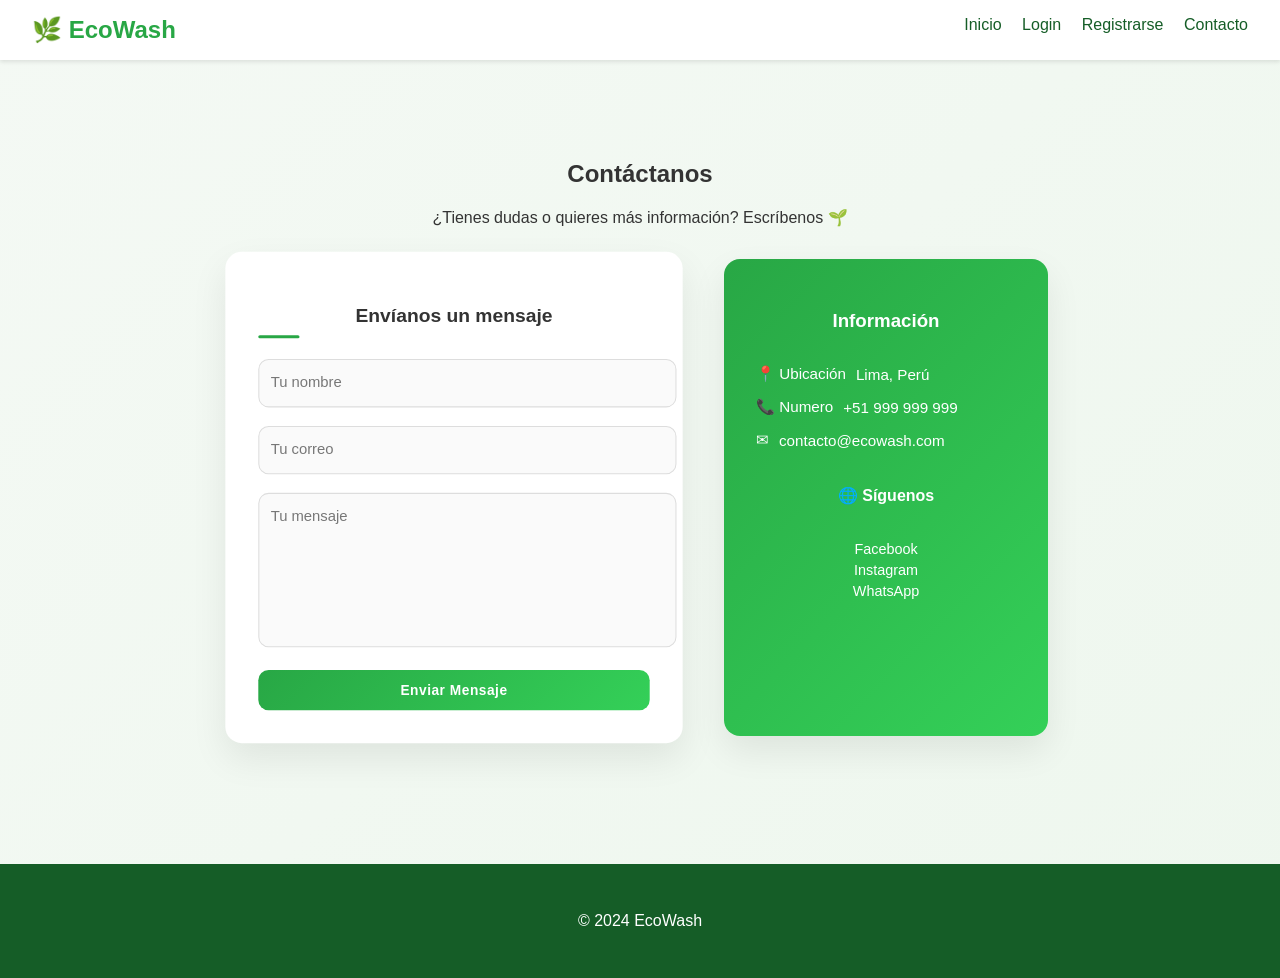
==== src/main/resources/templates/contacto.html @ cd41736c "Agregando la seccion contancto" ====
<!DOCTYPE html>
<html lang="es">
<head>
<meta charset="UTF-8">
<title>Contacto - EcoWash</title>

<style>
:root {
    --primary-color: #28a745;
    --secondary-color: #155d27;
    --text-color: #333;
}

/* BODY */
body {
    font-family: 'Segoe UI', Tahoma, Geneva, Verdana, sans-serif;
    margin: 0;
    color: var(--text-color);
    background: linear-gradient(135deg, #f4f9f4, #eef7ee);
}

/* HEADER */
header {
    background: white;
    padding: 1rem 2rem;
    display: flex;
    justify-content: space-between;
    box-shadow: 0 2px 4px rgba(0,0,0,0.1);
}

.logo {
    font-size: 1.5rem;
    font-weight: bold;
    color: var(--primary-color);
}

.nav-links a {
    text-decoration: none;
    color: var(--secondary-color);
    margin-left: 1rem;
    font-weight: 500;
}

/* SECTION */
.contact-section {
    padding: 5rem 2rem;
    text-align: center;
}

.contact-container {
    display: flex;
    justify-content: center;
    gap: 3rem;
    flex-wrap: wrap;
    margin-top: 2rem;
}

/* TARJETAS */
.contact-form,
.contact-info {
    padding: 2rem;
    border-radius: 16px;
    box-shadow: 0 15px 35px rgba(0,0,0,0.08);
}

/* FORMULARIO (PROTAGONISTA) */
.contact-form {
    background: white;
    width: 380px;
    transform: scale(1.03);
}

/* PANEL INFO (DIFERENTE) */
.contact-info {
    width: 260px;
    background: linear-gradient(135deg, #28a745, #34d058);
    color: white;
    display: flex;
    flex-direction: column;
    gap: 15px;
}

/* TITULO CON LINEA */
.contact-form h3 {
    margin-bottom: 20px;
    position: relative;
}

.contact-form h3::after {
    content: "";
    width: 40px;
    height: 3px;
    background: var(--primary-color);
    display: block;
    margin-top: 8px;
    border-radius: 2px;
}

/* INPUTS */
.input-group {
    position: relative;
    margin-bottom: 18px;
}

.input-group input,
.input-group textarea {
    width: 100%;
    padding: 14px 12px;
    border: 1.5px solid #ddd;
    border-radius: 10px;
    background: #fafafa;
    outline: none;
    font-size: 0.95rem;
    transition: 0.3s;
}

.input-group textarea {
    height: 120px;
    resize: none;
}

.input-group label {
    position: absolute;
    left: 12px;
    top: 14px;
    color: #777;
    font-size: 0.9rem;
    transition: 0.3s;
    pointer-events: none;
}

.input-group input:focus,
.input-group textarea:focus {
    border-color: var(--primary-color);
    background: white;
    box-shadow: 0 0 0 3px rgba(40,167,69,0.1);
}

.input-group input:focus + label,
.input-group input:valid + label,
.input-group textarea:focus + label,
.input-group textarea:valid + label {
    top: -8px;
    left: 10px;
    background: white;
    padding: 0 5px;
    font-size: 0.75rem;
    color: var(--primary-color);
}

/* BOTÓN */
.contact-form button {
    width: 100%;
    background: linear-gradient(135deg, #28a745, #34d058);
    color: white;
    border: none;
    padding: 12px;
    border-radius: 10px;
    font-weight: 600;
    letter-spacing: 0.5px;
    cursor: pointer;
    transition: 0.3s;
}

.contact-form button:hover {
    transform: translateY(-2px);
    box-shadow: 0 8px 15px rgba(0,0,0,0.1);
}

/* INFO ITEMS */
.contact-info h3,
.contact-info h4 {
    color: white;
}

.info-item {
    display: flex;
    align-items: center;
    gap: 10px;
    font-size: 0.95rem;
}

.contact-info p {
    margin: 0;
}

/* REDES */
.socials {
    display: flex;
    flex-direction: column;
    gap: 5px;
    font-size: 0.9rem;
}

/* MENSAJE */
.success-msg {
    color: var(--primary-color);
    font-size: 0.9rem;
    display: none;
    margin-top: 10px;
}

/* FOOTER */
footer {
    text-align: center;
    padding: 2rem;
    background: var(--secondary-color);
    color: white;
    margin-top: 3rem;
}
</style>
</head>

<body>

<header>
    <div class="logo">🌿 EcoWash</div>
    <nav class="nav-links">
        <a th:href="@{/}">Inicio</a>
        <a th:href="@{/login}">Login</a>
        <a th:href="@{/registro}">Registrarse</a>
        <a th:href="@{/contacto}">Contacto</a>
    </nav>
</header>

<section class="contact-section">
    <h1>Contáctanos</h1>
    <p>¿Tienes dudas o quieres más información? Escríbenos 🌱</p>

    <div class="contact-container">

        <!-- FORM -->
        <form class="contact-form" onsubmit="mostrarMensaje(event)">
            <h3>Envíanos un mensaje</h3>

            <div class="input-group">
                <input type="text" required>
                <label>Tu nombre</label>
            </div>

            <div class="input-group">
                <input type="email" required>
                <label>Tu correo</label>
            </div>

            <div class="input-group">
                <textarea required></textarea>
                <label>Tu mensaje</label>
            </div>

            <button type="submit">Enviar Mensaje</button>
            <p class="success-msg" id="msg">Mensaje enviado correctamente</p>
        </form>

        <!-- INFO -->
        <div class="contact-info">
            <h3>Información</h3>

            <div class="info-item">📍 Ubicación <span>Lima, Perú</span></div>
            <div class="info-item">📞 Numero <span>+51 999 999 999</span></div>
            <div class="info-item">✉ <span>contacto@ecowash.com</span></div>

            <h4>🌐 Síguenos</h4>
            <div class="socials">
                <span>Facebook</span>
                <span>Instagram</span>
                <span>WhatsApp</span>
            </div>
        </div>

    </div>
</section>

<footer>
    <p>&copy; 2024 EcoWash</p>
</footer>

<script>
function mostrarMensaje(e) {
    e.preventDefault();
    document.getElementById("msg").style.display = "block";
}
</script>

</body>
</html>
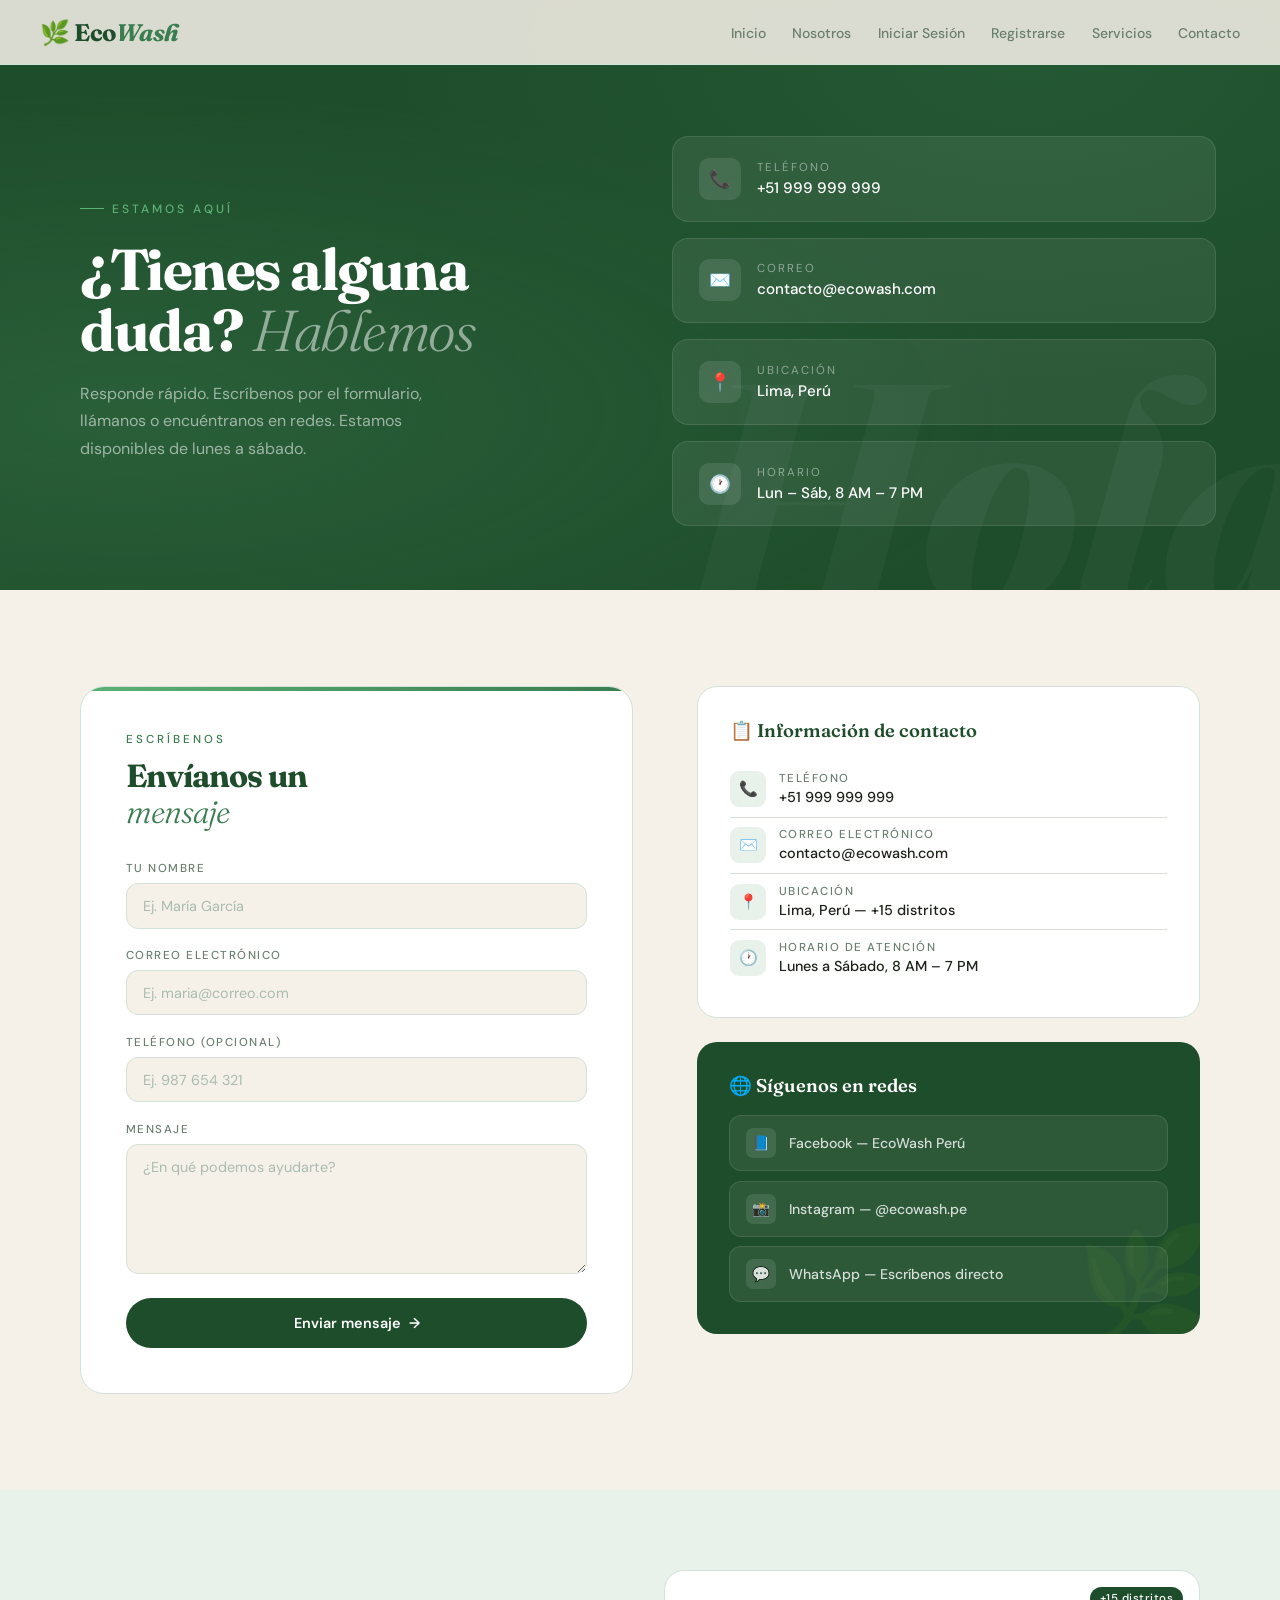
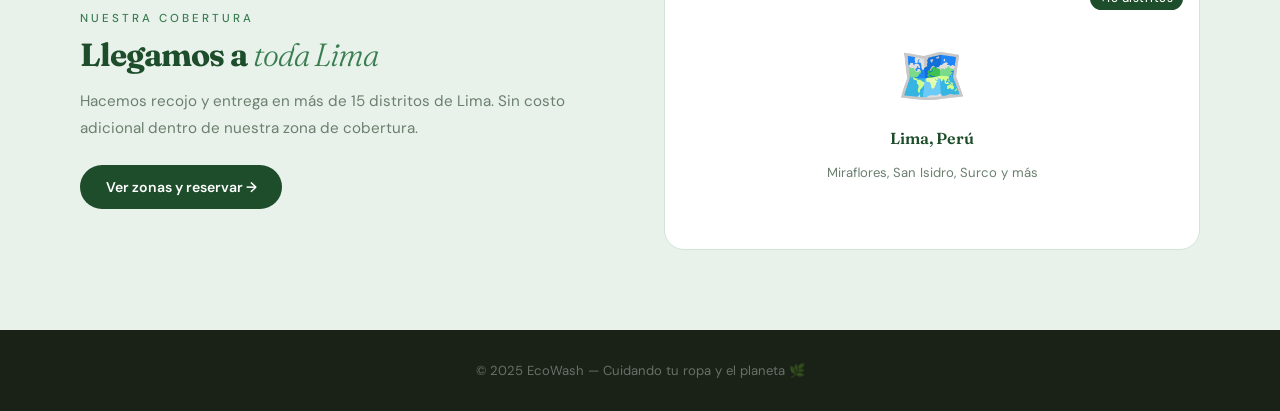
==== commit 8922e502: "Se agrego seccion servicios y nosotros, tambien se hizo cambios en el diseño de inicio y contacto" ====
--- a/src/main/resources/templates/contacto.html
+++ b/src/main/resources/templates/contacto.html
@@ -2,285 +2,554 @@
 <html lang="es">
 <head>
 <meta charset="UTF-8">
-<title>Contacto - EcoWash</title>
-
+<meta name="viewport" content="width=device-width, initial-scale=1.0">
+<title>Contacto — EcoWash</title>
+<link href="https://fonts.googleapis.com/css2?family=Fraunces:ital,opsz,wght@0,9..144,300;0,9..144,700;1,9..144,300;1,9..144,600&family=DM+Sans:wght@300;400;500&display=swap" rel="stylesheet">
 <style>
 :root {
-    --primary-color: #28a745;
-    --secondary-color: #155d27;
-    --text-color: #333;
-}
-
-/* BODY */
+  --ink:    #1a2218;
+  --forest: #1e4d2b;
+  --moss:   #3a7d50;
+  --leaf:   #5cb175;
+  --mist:   #e8f2eb;
+  --cream:  #f5f0e8;
+  --sand:   #ede8de;
+  --white:  #ffffff;
+  --muted:  #6b7f6e;
+  --border: #d4e3d8;
+}
+
+*, *::before, *::after { box-sizing: border-box; margin: 0; padding: 0; }
+html { scroll-behavior: smooth; }
 body {
-    font-family: 'Segoe UI', Tahoma, Geneva, Verdana, sans-serif;
-    margin: 0;
-    color: var(--text-color);
-    background: linear-gradient(135deg, #f4f9f4, #eef7ee);
-}
-
-/* HEADER */
+  font-family: 'DM Sans', sans-serif;
+  background: var(--cream);
+  color: var(--ink);
+  overflow-x: hidden;
+}
+
+/* ── HEADER ── */
 header {
-    background: white;
-    padding: 1rem 2rem;
-    display: flex;
-    justify-content: space-between;
-    box-shadow: 0 2px 4px rgba(0,0,0,0.1);
-}
-
+  position: fixed; top: 0; left: 0; right: 0; z-index: 100;
+  display: flex; justify-content: space-between; align-items: center;
+  padding: 1.1rem 2.5rem;
+  background: rgba(245,240,232,0.88);
+  backdrop-filter: blur(12px);
+  border-bottom: 1px solid var(--border);
+}
 .logo {
-    font-size: 1.5rem;
-    font-weight: bold;
-    color: var(--primary-color);
-}
-
-.nav-links a {
-    text-decoration: none;
-    color: var(--secondary-color);
-    margin-left: 1rem;
-    font-weight: 500;
-}
-
-/* SECTION */
+  font-family: 'Fraunces', serif;
+  font-size: 1.5rem; font-weight: 700;
+  color: var(--forest); letter-spacing: -0.5px;
+}
+.logo em { font-style: italic; color: var(--moss); }
+nav a {
+  margin-left: 1.4rem; text-decoration: none;
+  font-size: 0.875rem; font-weight: 500;
+  color: var(--muted); transition: color 0.2s;
+}
+nav a:hover { color: var(--forest); }
+
+/* ── HERO ── */
+.hero {
+  min-height: 52vh;
+  padding-top: 72px;
+  background: var(--forest);
+  position: relative; overflow: hidden;
+  display: grid;
+  grid-template-columns: 1fr 1fr;
+}
+.hero::before {
+  content: '';
+  position: absolute; inset: 0;
+  background:
+    radial-gradient(ellipse at 10% 70%, rgba(92,177,117,0.18) 0%, transparent 55%),
+    radial-gradient(ellipse at 80% 10%, rgba(58,125,80,0.22) 0%, transparent 45%);
+}
+.hero-watermark {
+  font-family: 'Fraunces', serif;
+  font-size: 20rem; font-weight: 700; font-style: italic;
+  color: rgba(255,255,255,0.03);
+  position: absolute; bottom: -4rem; right: -3rem;
+  line-height: 1; pointer-events: none; user-select: none;
+}
+.hero-left {
+  position: relative; z-index: 2;
+  display: flex; flex-direction: column; justify-content: center;
+  padding: 5rem 3.5rem 5rem 5rem;
+}
+.hero-eyebrow {
+  display: inline-flex; align-items: center; gap: 8px;
+  font-size: 0.75rem; font-weight: 500; letter-spacing: 3px;
+  text-transform: uppercase; color: var(--leaf);
+  margin-bottom: 1.4rem;
+  opacity: 0; animation: fadeUp 0.7s 0.1s forwards;
+}
+.hero-eyebrow::before {
+  content: ''; display: inline-block;
+  width: 24px; height: 1.5px; background: var(--leaf);
+}
+.hero-title {
+  font-family: 'Fraunces', serif;
+  font-size: clamp(2.8rem, 4.5vw, 4rem);
+  font-weight: 700; line-height: 1.06;
+  color: white; letter-spacing: -1.5px;
+  margin-bottom: 1.2rem;
+  opacity: 0; animation: fadeUp 0.7s 0.25s forwards;
+}
+.hero-title em { font-style: italic; font-weight: 300; color: rgba(255,255,255,0.5); }
+.hero-sub {
+  font-size: 1rem; color: rgba(255,255,255,0.55);
+  line-height: 1.7; max-width: 400px;
+  opacity: 0; animation: fadeUp 0.7s 0.4s forwards;
+}
+
+.hero-right {
+  position: relative; z-index: 2;
+  display: flex; flex-direction: column;
+  justify-content: center; gap: 1rem;
+  padding: 4rem 4rem 4rem 2rem;
+  opacity: 0; animation: fadeUp 0.7s 0.5s forwards;
+}
+
+.info-pill {
+  background: rgba(255,255,255,0.07);
+  border: 1px solid rgba(255,255,255,0.1);
+  border-radius: 16px; padding: 1.3rem 1.6rem;
+  display: flex; align-items: center; gap: 1rem;
+  transition: background 0.25s, transform 0.25s;
+}
+.info-pill:hover { background: rgba(255,255,255,0.12); transform: translateX(6px); }
+.info-pill-icon {
+  width: 42px; height: 42px; flex-shrink: 0;
+  background: rgba(255,255,255,0.1);
+  border-radius: 10px;
+  display: flex; align-items: center; justify-content: center;
+  font-size: 1.1rem;
+}
+.info-pill-label {
+  font-size: 0.72rem; letter-spacing: 2px; text-transform: uppercase;
+  color: rgba(255,255,255,0.45); margin-bottom: 3px;
+}
+.info-pill-val {
+  font-size: 0.95rem; font-weight: 500; color: white;
+}
+
+/* ── CONTACT SECTION ── */
 .contact-section {
-    padding: 5rem 2rem;
-    text-align: center;
-}
-
-.contact-container {
-    display: flex;
-    justify-content: center;
-    gap: 3rem;
-    flex-wrap: wrap;
-    margin-top: 2rem;
-}
-
-/* TARJETAS */
-.contact-form,
-.contact-info {
-    padding: 2rem;
-    border-radius: 16px;
-    box-shadow: 0 15px 35px rgba(0,0,0,0.08);
-}
-
-/* FORMULARIO (PROTAGONISTA) */
-.contact-form {
-    background: white;
-    width: 380px;
-    transform: scale(1.03);
-}
-
-/* PANEL INFO (DIFERENTE) */
-.contact-info {
-    width: 260px;
-    background: linear-gradient(135deg, #28a745, #34d058);
-    color: white;
-    display: flex;
-    flex-direction: column;
-    gap: 15px;
-}
-
-/* TITULO CON LINEA */
-.contact-form h3 {
-    margin-bottom: 20px;
-    position: relative;
-}
-
-.contact-form h3::after {
-    content: "";
-    width: 40px;
-    height: 3px;
-    background: var(--primary-color);
-    display: block;
-    margin-top: 8px;
-    border-radius: 2px;
-}
-
-/* INPUTS */
-.input-group {
-    position: relative;
-    margin-bottom: 18px;
-}
-
-.input-group input,
-.input-group textarea {
-    width: 100%;
-    padding: 14px 12px;
-    border: 1.5px solid #ddd;
-    border-radius: 10px;
-    background: #fafafa;
-    outline: none;
-    font-size: 0.95rem;
-    transition: 0.3s;
-}
-
-.input-group textarea {
-    height: 120px;
-    resize: none;
-}
-
-.input-group label {
-    position: absolute;
-    left: 12px;
-    top: 14px;
-    color: #777;
-    font-size: 0.9rem;
-    transition: 0.3s;
-    pointer-events: none;
-}
-
-.input-group input:focus,
-.input-group textarea:focus {
-    border-color: var(--primary-color);
-    background: white;
-    box-shadow: 0 0 0 3px rgba(40,167,69,0.1);
-}
-
-.input-group input:focus + label,
-.input-group input:valid + label,
-.input-group textarea:focus + label,
-.input-group textarea:valid + label {
-    top: -8px;
-    left: 10px;
-    background: white;
-    padding: 0 5px;
-    font-size: 0.75rem;
-    color: var(--primary-color);
-}
-
-/* BOTÓN */
-.contact-form button {
-    width: 100%;
-    background: linear-gradient(135deg, #28a745, #34d058);
-    color: white;
-    border: none;
-    padding: 12px;
-    border-radius: 10px;
-    font-weight: 600;
-    letter-spacing: 0.5px;
-    cursor: pointer;
-    transition: 0.3s;
-}
-
-.contact-form button:hover {
-    transform: translateY(-2px);
-    box-shadow: 0 8px 15px rgba(0,0,0,0.1);
-}
-
-/* INFO ITEMS */
-.contact-info h3,
-.contact-info h4 {
-    color: white;
+  padding: 6rem 5rem;
+  display: grid;
+  grid-template-columns: 1.1fr 1fr;
+  gap: 4rem;
+  align-items: start;
+}
+
+/* FORM CARD */
+.form-card {
+  background: var(--white);
+  border: 1px solid var(--border);
+  border-radius: 24px;
+  padding: 2.8rem;
+  position: relative; overflow: hidden;
+}
+.form-card::before {
+  content: '';
+  position: absolute; top: 0; left: 0; right: 0;
+  height: 4px;
+  background: linear-gradient(90deg, var(--leaf), var(--moss));
+}
+
+.section-label {
+  font-size: 0.72rem; font-weight: 500; letter-spacing: 3px;
+  text-transform: uppercase; color: var(--moss);
+  margin-bottom: 0.7rem;
+}
+.section-title {
+  font-family: 'Fraunces', serif;
+  font-size: clamp(1.6rem, 2.5vw, 2.2rem);
+  font-weight: 700; color: var(--forest);
+  letter-spacing: -1px; line-height: 1.1;
+  margin-bottom: 2rem;
+}
+.section-title em { font-style: italic; font-weight: 300; color: var(--moss); }
+
+/* FIELDS */
+.field { margin-bottom: 1.2rem; }
+.field label {
+  display: block; font-size: 0.72rem; font-weight: 500;
+  color: var(--muted); margin-bottom: 0.45rem;
+  letter-spacing: 1.5px; text-transform: uppercase;
+}
+.field input, .field textarea {
+  width: 100%; padding: 0.8rem 1rem;
+  border: 1.5px solid var(--border);
+  border-radius: 12px;
+  font-family: 'DM Sans', sans-serif; font-size: 0.9rem;
+  color: var(--ink); background: var(--cream); outline: none;
+  transition: border-color 0.2s, background 0.2s;
+}
+.field input:focus, .field textarea:focus {
+  border-color: var(--moss); background: var(--white);
+}
+.field input::placeholder, .field textarea::placeholder { color: #aabcb0; }
+.field textarea { resize: vertical; min-height: 130px; }
+
+.btn-enviar {
+  width: 100%; background: var(--forest); color: white;
+  border: none; padding: 1rem 1.5rem; border-radius: 50px;
+  font-size: 0.9rem; font-weight: 600;
+  font-family: 'DM Sans', sans-serif; cursor: pointer;
+  display: flex; align-items: center; justify-content: center; gap: 0.5rem;
+  transition: background 0.2s, transform 0.2s;
+  margin-top: 0.5rem;
+}
+.btn-enviar:hover { background: var(--moss); transform: translateY(-2px); }
+
+.success-msg {
+  display: none;
+  margin-top: 1rem;
+  padding: 0.9rem 1.2rem;
+  background: var(--mist);
+  border: 1px solid var(--border);
+  border-radius: 12px;
+  font-size: 0.88rem; color: var(--forest);
+  text-align: center;
+}
+
+/* INFO LATERAL */
+.info-aside { display: flex; flex-direction: column; gap: 1.5rem; }
+
+.info-block {
+  background: var(--white);
+  border: 1px solid var(--border);
+  border-radius: 20px; padding: 2rem;
+  transition: transform 0.25s, box-shadow 0.25s;
+}
+.info-block:hover { transform: translateY(-4px); box-shadow: 0 12px 40px rgba(30,77,43,0.1); }
+
+.info-block-title {
+  font-family: 'Fraunces', serif;
+  font-size: 1.15rem; font-weight: 600;
+  color: var(--forest); margin-bottom: 1.2rem;
 }
 
 .info-item {
-    display: flex;
-    align-items: center;
-    gap: 10px;
-    font-size: 0.95rem;
-}
-
-.contact-info p {
-    margin: 0;
-}
-
-/* REDES */
-.socials {
-    display: flex;
-    flex-direction: column;
-    gap: 5px;
-    font-size: 0.9rem;
-}
-
-/* MENSAJE */
-.success-msg {
-    color: var(--primary-color);
-    font-size: 0.9rem;
-    display: none;
-    margin-top: 10px;
+  display: flex; align-items: flex-start; gap: 0.8rem;
+  padding: 0.6rem 0; border-bottom: 1px solid var(--border);
+}
+.info-item:last-child { border-bottom: none; }
+.info-icon {
+  width: 36px; height: 36px; flex-shrink: 0;
+  background: var(--mist); border-radius: 9px;
+  display: flex; align-items: center; justify-content: center;
+  font-size: 0.95rem;
+}
+.info-text-label {
+  font-size: 0.72rem; font-weight: 500; letter-spacing: 1.5px;
+  text-transform: uppercase; color: var(--muted); margin-bottom: 2px;
+}
+.info-text-val { font-size: 0.9rem; font-weight: 500; color: var(--ink); }
+
+/* REDES SOCIALES */
+.social-block {
+  background: var(--forest);
+  border-radius: 20px; padding: 2rem;
+  position: relative; overflow: hidden;
+}
+.social-block::before {
+  content: '🌿';
+  font-size: 7rem; position: absolute;
+  bottom: -1.5rem; right: -1rem; opacity: 0.1;
+  pointer-events: none;
+}
+.social-block-title {
+  font-family: 'Fraunces', serif;
+  font-size: 1.15rem; font-weight: 600;
+  color: white; margin-bottom: 1.1rem;
+}
+.social-links { display: flex; flex-direction: column; gap: 0.6rem; }
+.social-link {
+  display: flex; align-items: center; gap: 0.8rem;
+  background: rgba(255,255,255,0.07);
+  border: 1px solid rgba(255,255,255,0.1);
+  border-radius: 12px; padding: 0.75rem 1rem;
+  text-decoration: none; color: rgba(255,255,255,0.8);
+  font-size: 0.88rem; font-weight: 500;
+  transition: background 0.2s, transform 0.2s;
+}
+.social-link:hover { background: rgba(255,255,255,0.14); transform: translateX(4px); }
+.social-link-icon {
+  width: 30px; height: 30px; border-radius: 7px;
+  background: rgba(255,255,255,0.1);
+  display: flex; align-items: center; justify-content: center;
+  font-size: 0.9rem; flex-shrink: 0;
+}
+
+/* MAPA / STRIP FINAL */
+.map-strip {
+  background: var(--mist);
+  padding: 5rem;
+  display: grid;
+  grid-template-columns: 1fr 1fr;
+  gap: 3rem; align-items: center;
+}
+.map-strip-text .section-label { margin-bottom: 0.7rem; }
+.map-strip-text .section-title { margin-bottom: 1rem; }
+.map-strip-body {
+  font-size: 0.95rem; line-height: 1.75; color: var(--muted);
+  margin-bottom: 1.5rem;
+}
+.map-link {
+  display: inline-flex; align-items: center; gap: 0.5rem;
+  background: var(--forest); color: white;
+  padding: 0.8rem 1.6rem; border-radius: 50px;
+  text-decoration: none; font-size: 0.88rem; font-weight: 600;
+  transition: background 0.2s, transform 0.2s;
+}
+.map-link:hover { background: var(--moss); transform: translateY(-2px); }
+
+.map-visual {
+  background: var(--white);
+  border: 1px solid var(--border);
+  border-radius: 20px; overflow: hidden;
+  height: 280px;
+  display: flex; align-items: center; justify-content: center;
+  flex-direction: column; gap: 1rem;
+  color: var(--muted); font-size: 0.9rem;
+  position: relative;
+}
+.map-placeholder-icon { font-size: 3.5rem; }
+.map-placeholder-text {
+  font-family: 'Fraunces', serif;
+  font-size: 1rem; font-weight: 600; color: var(--forest);
+}
+.map-placeholder-sub { font-size: 0.82rem; color: var(--muted); }
+.map-badge {
+  position: absolute; top: 1rem; right: 1rem;
+  background: var(--forest); color: white;
+  font-size: 0.72rem; font-weight: 500;
+  padding: 4px 10px; border-radius: 20px;
+  letter-spacing: 0.5px;
 }
 
 /* FOOTER */
 footer {
-    text-align: center;
-    padding: 2rem;
-    background: var(--secondary-color);
-    color: white;
-    margin-top: 3rem;
+  text-align: center; padding: 2rem;
+  background: var(--ink); color: rgba(255,255,255,0.35);
+  font-size: 0.82rem;
+}
+
+/* ANIMATIONS */
+@keyframes fadeUp {
+  from { opacity: 0; transform: translateY(20px); }
+  to   { opacity: 1; transform: translateY(0); }
+}
+.reveal {
+  opacity: 0; transform: translateY(28px);
+  transition: opacity 0.65s ease, transform 0.65s ease;
+}
+.reveal.visible { opacity: 1; transform: translateY(0); }
+.reveal-delay-1 { transition-delay: 0.1s; }
+.reveal-delay-2 { transition-delay: 0.2s; }
+.reveal-delay-3 { transition-delay: 0.3s; }
+
+/* RESPONSIVE */
+@media (max-width: 900px) {
+  .hero { grid-template-columns: 1fr; min-height: auto; }
+  .hero-left { padding: 3.5rem 1.5rem; }
+  .hero-right { display: none; }
+  .contact-section { grid-template-columns: 1fr; padding: 3rem 1.5rem; gap: 2rem; }
+  .map-strip { grid-template-columns: 1fr; padding: 3rem 1.5rem; }
+  header { padding: 1rem 1.2rem; }
+  nav a { margin-left: 0.8rem; font-size: 0.78rem; }
 }
 </style>
 </head>
-
 <body>
 
+<!-- HEADER -->
 <header>
-    <div class="logo">🌿 EcoWash</div>
-    <nav class="nav-links">
-        <a th:href="@{/}">Inicio</a>
-        <a th:href="@{/login}">Login</a>
-        <a th:href="@{/registro}">Registrarse</a>
-        <a th:href="@{/contacto}">Contacto</a>
-    </nav>
+  <div class="logo">🌿 Eco<em>Wash</em></div>
+  <nav>
+    <a th:href="@{/}">Inicio</a>
+    <a th:href="@{/nosotros}">Nosotros</a>
+    <a th:href="@{/login}">Iniciar Sesión</a>
+    <a th:href="@{/registro}">Registrarse</a>
+    <a th:href="@{/servicios}">Servicios</a>
+    <a th:href="@{/contacto}">Contacto</a>
+  </nav>
 </header>
 
+<!-- HERO -->
+<section class="hero">
+  <div class="hero-watermark">Hola</div>
+
+  <div class="hero-left">
+    <span class="hero-eyebrow">Estamos aquí</span>
+    <h1 class="hero-title">¿Tienes alguna<br>duda? <em>Hablemos</em></h1>
+    <p class="hero-sub">Responde rápido. Escríbenos por el formulario, llámanos o encuéntranos en redes. Estamos disponibles de lunes a sábado.</p>
+  </div>
+
+  <div class="hero-right">
+    <div class="info-pill">
+      <div class="info-pill-icon">📞</div>
+      <div>
+        <div class="info-pill-label">Teléfono</div>
+        <div class="info-pill-val">+51 999 999 999</div>
+      </div>
+    </div>
+    <div class="info-pill">
+      <div class="info-pill-icon">✉️</div>
+      <div>
+        <div class="info-pill-label">Correo</div>
+        <div class="info-pill-val">contacto@ecowash.com</div>
+      </div>
+    </div>
+    <div class="info-pill">
+      <div class="info-pill-icon">📍</div>
+      <div>
+        <div class="info-pill-label">Ubicación</div>
+        <div class="info-pill-val">Lima, Perú</div>
+      </div>
+    </div>
+    <div class="info-pill">
+      <div class="info-pill-icon">🕐</div>
+      <div>
+        <div class="info-pill-label">Horario</div>
+        <div class="info-pill-val">Lun – Sáb, 8 AM – 7 PM</div>
+      </div>
+    </div>
+  </div>
+</section>
+
+<!-- CONTACTO PRINCIPAL -->
 <section class="contact-section">
-    <h1>Contáctanos</h1>
-    <p>¿Tienes dudas o quieres más información? Escríbenos 🌱</p>
-
-    <div class="contact-container">
-
-        <!-- FORM -->
-        <form class="contact-form" onsubmit="mostrarMensaje(event)">
-            <h3>Envíanos un mensaje</h3>
-
-            <div class="input-group">
-                <input type="text" required>
-                <label>Tu nombre</label>
-            </div>
-
-            <div class="input-group">
-                <input type="email" required>
-                <label>Tu correo</label>
-            </div>
-
-            <div class="input-group">
-                <textarea required></textarea>
-                <label>Tu mensaje</label>
-            </div>
-
-            <button type="submit">Enviar Mensaje</button>
-            <p class="success-msg" id="msg">Mensaje enviado correctamente</p>
-        </form>
-
-        <!-- INFO -->
-        <div class="contact-info">
-            <h3>Información</h3>
-
-            <div class="info-item">📍 Ubicación <span>Lima, Perú</span></div>
-            <div class="info-item">📞 Numero <span>+51 999 999 999</span></div>
-            <div class="info-item">✉ <span>contacto@ecowash.com</span></div>
-
-            <h4>🌐 Síguenos</h4>
-            <div class="socials">
-                <span>Facebook</span>
-                <span>Instagram</span>
-                <span>WhatsApp</span>
-            </div>
+
+  <!-- FORMULARIO -->
+  <div class="form-card reveal">
+    <p class="section-label">Escríbenos</p>
+    <h2 class="section-title">Envíanos un<br><em>mensaje</em></h2>
+
+    <form onsubmit="enviarForm(event)">
+      <div class="field">
+        <label>Tu nombre</label>
+        <input type="text" placeholder="Ej. María García" required>
+      </div>
+      <div class="field">
+        <label>Correo electrónico</label>
+        <input type="email" placeholder="Ej. maria@correo.com" required>
+      </div>
+      <div class="field">
+        <label>Teléfono (opcional)</label>
+        <input type="tel" placeholder="Ej. 987 654 321">
+      </div>
+      <div class="field">
+        <label>Mensaje</label>
+        <textarea placeholder="¿En qué podemos ayudarte?" required></textarea>
+      </div>
+      <button type="submit" class="btn-enviar">
+        Enviar mensaje <span>→</span>
+      </button>
+      <div class="success-msg" id="successMsg">
+        ✅ ¡Mensaje enviado! Te respondemos en menos de 24 horas.
+      </div>
+    </form>
+  </div>
+
+  <!-- INFO LATERAL -->
+  <div class="info-aside">
+
+    <div class="info-block reveal reveal-delay-1">
+      <div class="info-block-title">📋 Información de contacto</div>
+      <div class="info-item">
+        <div class="info-icon">📞</div>
+        <div>
+          <div class="info-text-label">Teléfono</div>
+          <div class="info-text-val">+51 999 999 999</div>
         </div>
-
+      </div>
+      <div class="info-item">
+        <div class="info-icon">✉️</div>
+        <div>
+          <div class="info-text-label">Correo electrónico</div>
+          <div class="info-text-val">contacto@ecowash.com</div>
+        </div>
+      </div>
+      <div class="info-item">
+        <div class="info-icon">📍</div>
+        <div>
+          <div class="info-text-label">Ubicación</div>
+          <div class="info-text-val">Lima, Perú — +15 distritos</div>
+        </div>
+      </div>
+      <div class="info-item">
+        <div class="info-icon">🕐</div>
+        <div>
+          <div class="info-text-label">Horario de atención</div>
+          <div class="info-text-val">Lunes a Sábado, 8 AM – 7 PM</div>
+        </div>
+      </div>
     </div>
+
+    <div class="social-block reveal reveal-delay-2">
+      <div class="social-block-title">🌐 Síguenos en redes</div>
+      <div class="social-links">
+        <a href="#" class="social-link">
+          <div class="social-link-icon">📘</div>
+          Facebook — EcoWash Perú
+        </a>
+        <a href="#" class="social-link">
+          <div class="social-link-icon">📸</div>
+          Instagram — @ecowash.pe
+        </a>
+        <a href="#" class="social-link">
+          <div class="social-link-icon">💬</div>
+          WhatsApp — Escríbenos directo
+        </a>
+      </div>
+    </div>
+
+  </div>
 </section>
 
+<!-- STRIP CON MAPA -->
+<section class="map-strip">
+  <div class="map-strip-text reveal">
+    <p class="section-label">Nuestra cobertura</p>
+    <h2 class="section-title">Llegamos a <em>toda Lima</em></h2>
+    <p class="map-strip-body">
+      Hacemos recojo y entrega en más de 15 distritos de Lima. 
+      Sin costo adicional dentro de nuestra zona de cobertura.
+    </p>
+    <a href="/servicios" class="map-link">Ver zonas y reservar →</a>
+  </div>
+
+  <div class="map-visual reveal reveal-delay-1">
+    <div class="map-badge">+15 distritos</div>
+    <div class="map-placeholder-icon">🗺️</div>
+    <div class="map-placeholder-text">Lima, Perú</div>
+    <div class="map-placeholder-sub">Miraflores, San Isidro, Surco y más</div>
+  </div>
+</section>
+
+<!-- FOOTER -->
 <footer>
-    <p>&copy; 2024 EcoWash</p>
+  <p>&copy; 2025 EcoWash — Cuidando tu ropa y el planeta 🌿</p>
 </footer>
 
 <script>
-function mostrarMensaje(e) {
-    e.preventDefault();
-    document.getElementById("msg").style.display = "block";
-}
+function enviarForm(e) {
+  e.preventDefault();
+  document.getElementById('successMsg').style.display = 'block';
+  e.target.reset();
+}
+
+const observer = new IntersectionObserver((entries) => {
+  entries.forEach(e => {
+    if (e.isIntersecting) { e.target.classList.add('visible'); observer.unobserve(e.target); }
+  });
+}, { threshold: 0.12 });
+document.querySelectorAll('.reveal').forEach(el => observer.observe(el));
 </script>
-
 </body>
 </html>
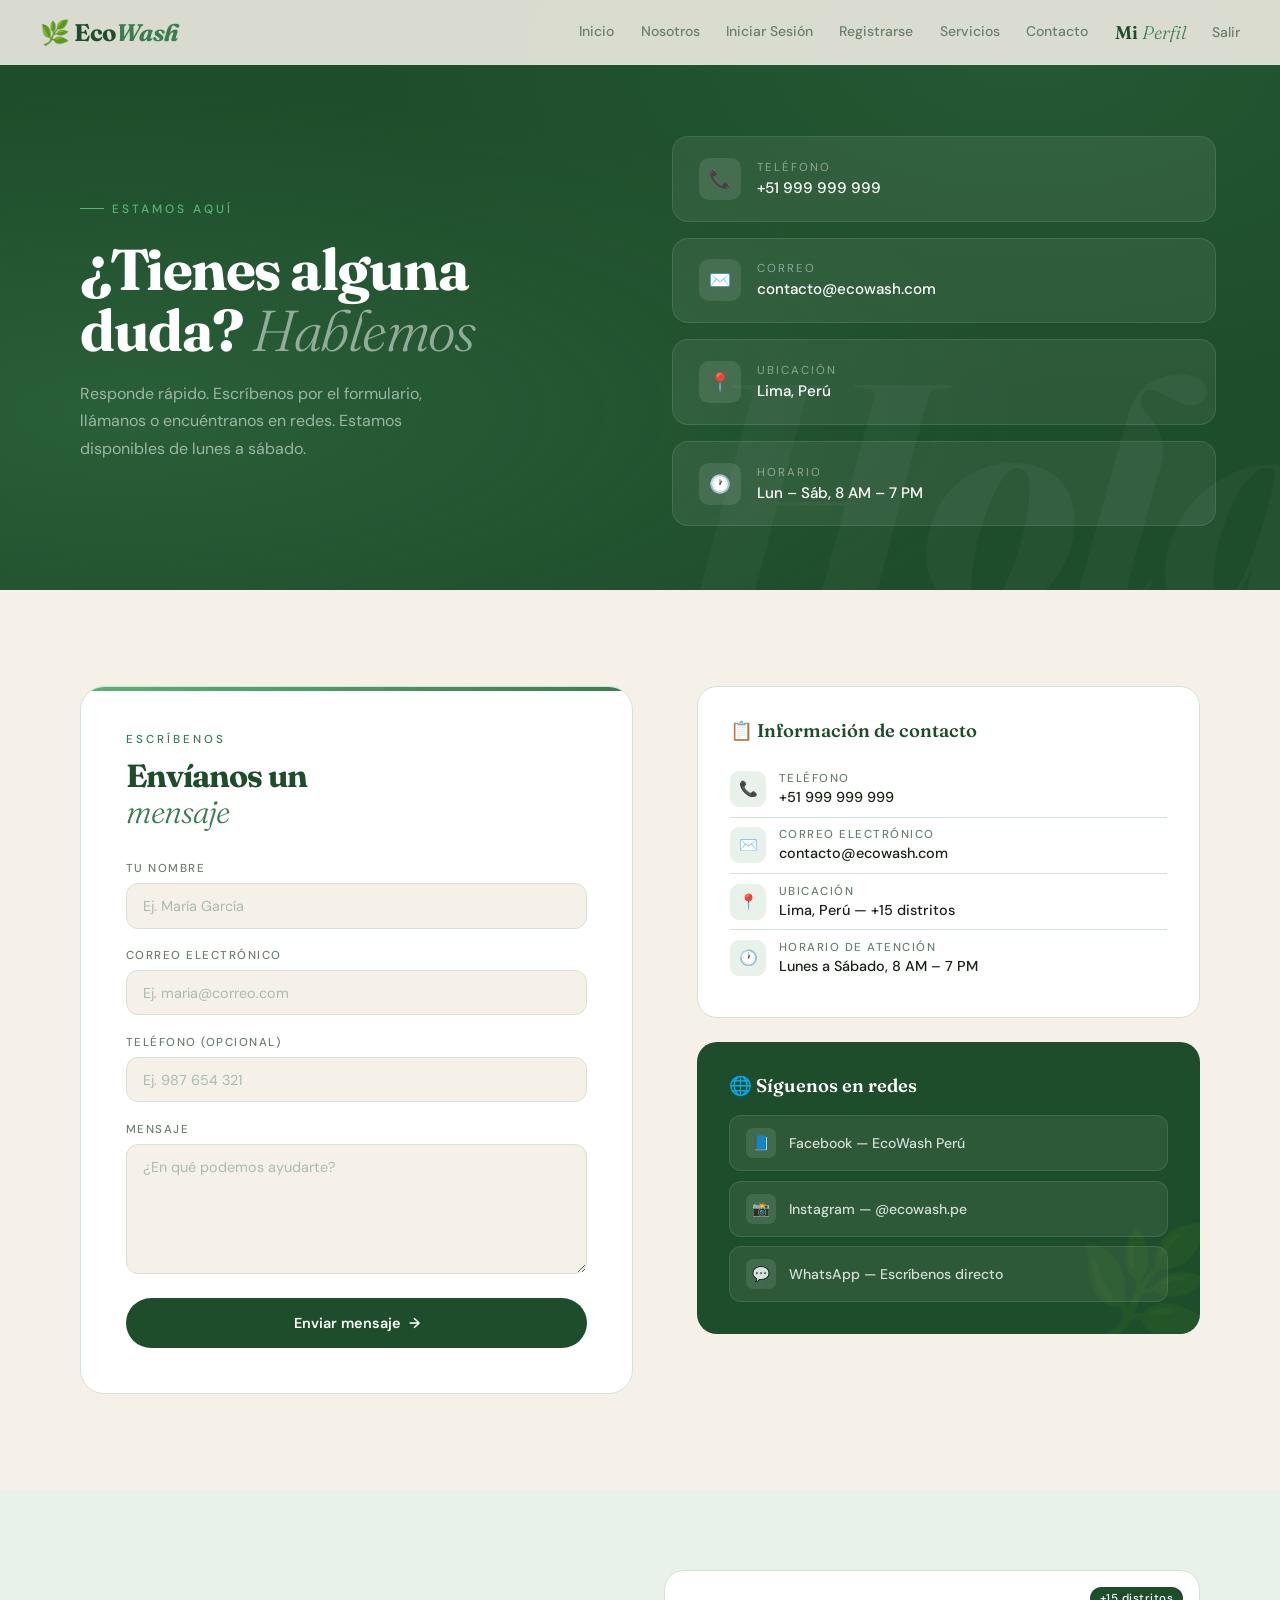
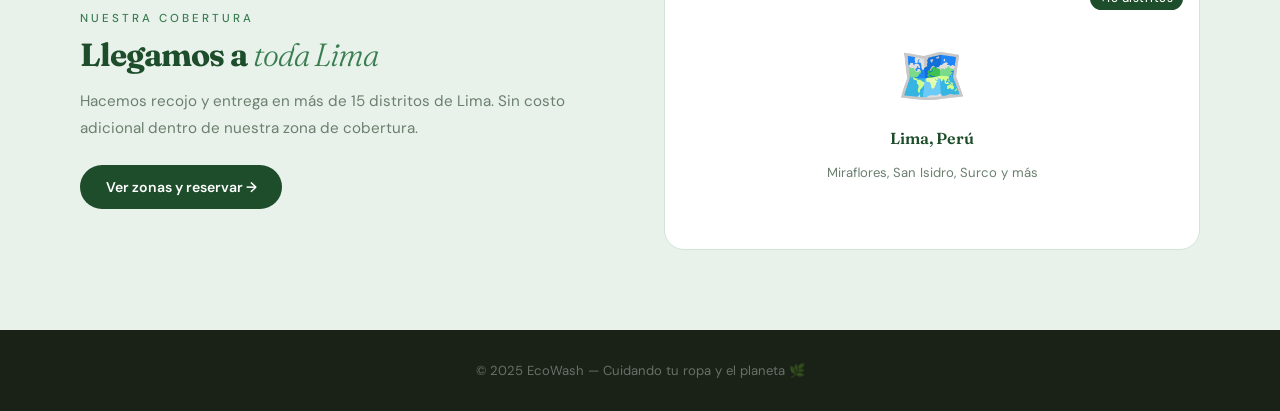
==== commit 5a3d45fd: "Pedidos y perfil de usuario" ====
--- a/src/main/resources/templates/contacto.html
+++ b/src/main/resources/templates/contacto.html
@@ -1,555 +1,943 @@
 <!DOCTYPE html>
 <html lang="es">
+
 <head>
-<meta charset="UTF-8">
-<meta name="viewport" content="width=device-width, initial-scale=1.0">
-<title>Contacto — EcoWash</title>
-<link href="https://fonts.googleapis.com/css2?family=Fraunces:ital,opsz,wght@0,9..144,300;0,9..144,700;1,9..144,300;1,9..144,600&family=DM+Sans:wght@300;400;500&display=swap" rel="stylesheet">
-<style>
-:root {
-  --ink:    #1a2218;
-  --forest: #1e4d2b;
-  --moss:   #3a7d50;
-  --leaf:   #5cb175;
-  --mist:   #e8f2eb;
-  --cream:  #f5f0e8;
-  --sand:   #ede8de;
-  --white:  #ffffff;
-  --muted:  #6b7f6e;
-  --border: #d4e3d8;
-}
-
-*, *::before, *::after { box-sizing: border-box; margin: 0; padding: 0; }
-html { scroll-behavior: smooth; }
-body {
-  font-family: 'DM Sans', sans-serif;
-  background: var(--cream);
-  color: var(--ink);
-  overflow-x: hidden;
-}
-
-/* ── HEADER ── */
-header {
-  position: fixed; top: 0; left: 0; right: 0; z-index: 100;
-  display: flex; justify-content: space-between; align-items: center;
-  padding: 1.1rem 2.5rem;
-  background: rgba(245,240,232,0.88);
-  backdrop-filter: blur(12px);
-  border-bottom: 1px solid var(--border);
-}
-.logo {
-  font-family: 'Fraunces', serif;
-  font-size: 1.5rem; font-weight: 700;
-  color: var(--forest); letter-spacing: -0.5px;
-}
-.logo em { font-style: italic; color: var(--moss); }
-nav a {
-  margin-left: 1.4rem; text-decoration: none;
-  font-size: 0.875rem; font-weight: 500;
-  color: var(--muted); transition: color 0.2s;
-}
-nav a:hover { color: var(--forest); }
-
-/* ── HERO ── */
-.hero {
-  min-height: 52vh;
-  padding-top: 72px;
-  background: var(--forest);
-  position: relative; overflow: hidden;
-  display: grid;
-  grid-template-columns: 1fr 1fr;
-}
-.hero::before {
-  content: '';
-  position: absolute; inset: 0;
-  background:
-    radial-gradient(ellipse at 10% 70%, rgba(92,177,117,0.18) 0%, transparent 55%),
-    radial-gradient(ellipse at 80% 10%, rgba(58,125,80,0.22) 0%, transparent 45%);
-}
-.hero-watermark {
-  font-family: 'Fraunces', serif;
-  font-size: 20rem; font-weight: 700; font-style: italic;
-  color: rgba(255,255,255,0.03);
-  position: absolute; bottom: -4rem; right: -3rem;
-  line-height: 1; pointer-events: none; user-select: none;
-}
-.hero-left {
-  position: relative; z-index: 2;
-  display: flex; flex-direction: column; justify-content: center;
-  padding: 5rem 3.5rem 5rem 5rem;
-}
-.hero-eyebrow {
-  display: inline-flex; align-items: center; gap: 8px;
-  font-size: 0.75rem; font-weight: 500; letter-spacing: 3px;
-  text-transform: uppercase; color: var(--leaf);
-  margin-bottom: 1.4rem;
-  opacity: 0; animation: fadeUp 0.7s 0.1s forwards;
-}
-.hero-eyebrow::before {
-  content: ''; display: inline-block;
-  width: 24px; height: 1.5px; background: var(--leaf);
-}
-.hero-title {
-  font-family: 'Fraunces', serif;
-  font-size: clamp(2.8rem, 4.5vw, 4rem);
-  font-weight: 700; line-height: 1.06;
-  color: white; letter-spacing: -1.5px;
-  margin-bottom: 1.2rem;
-  opacity: 0; animation: fadeUp 0.7s 0.25s forwards;
-}
-.hero-title em { font-style: italic; font-weight: 300; color: rgba(255,255,255,0.5); }
-.hero-sub {
-  font-size: 1rem; color: rgba(255,255,255,0.55);
-  line-height: 1.7; max-width: 400px;
-  opacity: 0; animation: fadeUp 0.7s 0.4s forwards;
-}
-
-.hero-right {
-  position: relative; z-index: 2;
-  display: flex; flex-direction: column;
-  justify-content: center; gap: 1rem;
-  padding: 4rem 4rem 4rem 2rem;
-  opacity: 0; animation: fadeUp 0.7s 0.5s forwards;
-}
-
-.info-pill {
-  background: rgba(255,255,255,0.07);
-  border: 1px solid rgba(255,255,255,0.1);
-  border-radius: 16px; padding: 1.3rem 1.6rem;
-  display: flex; align-items: center; gap: 1rem;
-  transition: background 0.25s, transform 0.25s;
-}
-.info-pill:hover { background: rgba(255,255,255,0.12); transform: translateX(6px); }
-.info-pill-icon {
-  width: 42px; height: 42px; flex-shrink: 0;
-  background: rgba(255,255,255,0.1);
-  border-radius: 10px;
-  display: flex; align-items: center; justify-content: center;
-  font-size: 1.1rem;
-}
-.info-pill-label {
-  font-size: 0.72rem; letter-spacing: 2px; text-transform: uppercase;
-  color: rgba(255,255,255,0.45); margin-bottom: 3px;
-}
-.info-pill-val {
-  font-size: 0.95rem; font-weight: 500; color: white;
-}
-
-/* ── CONTACT SECTION ── */
-.contact-section {
-  padding: 6rem 5rem;
-  display: grid;
-  grid-template-columns: 1.1fr 1fr;
-  gap: 4rem;
-  align-items: start;
-}
-
-/* FORM CARD */
-.form-card {
-  background: var(--white);
-  border: 1px solid var(--border);
-  border-radius: 24px;
-  padding: 2.8rem;
-  position: relative; overflow: hidden;
-}
-.form-card::before {
-  content: '';
-  position: absolute; top: 0; left: 0; right: 0;
-  height: 4px;
-  background: linear-gradient(90deg, var(--leaf), var(--moss));
-}
-
-.section-label {
-  font-size: 0.72rem; font-weight: 500; letter-spacing: 3px;
-  text-transform: uppercase; color: var(--moss);
-  margin-bottom: 0.7rem;
-}
-.section-title {
-  font-family: 'Fraunces', serif;
-  font-size: clamp(1.6rem, 2.5vw, 2.2rem);
-  font-weight: 700; color: var(--forest);
-  letter-spacing: -1px; line-height: 1.1;
-  margin-bottom: 2rem;
-}
-.section-title em { font-style: italic; font-weight: 300; color: var(--moss); }
-
-/* FIELDS */
-.field { margin-bottom: 1.2rem; }
-.field label {
-  display: block; font-size: 0.72rem; font-weight: 500;
-  color: var(--muted); margin-bottom: 0.45rem;
-  letter-spacing: 1.5px; text-transform: uppercase;
-}
-.field input, .field textarea {
-  width: 100%; padding: 0.8rem 1rem;
-  border: 1.5px solid var(--border);
-  border-radius: 12px;
-  font-family: 'DM Sans', sans-serif; font-size: 0.9rem;
-  color: var(--ink); background: var(--cream); outline: none;
-  transition: border-color 0.2s, background 0.2s;
-}
-.field input:focus, .field textarea:focus {
-  border-color: var(--moss); background: var(--white);
-}
-.field input::placeholder, .field textarea::placeholder { color: #aabcb0; }
-.field textarea { resize: vertical; min-height: 130px; }
-
-.btn-enviar {
-  width: 100%; background: var(--forest); color: white;
-  border: none; padding: 1rem 1.5rem; border-radius: 50px;
-  font-size: 0.9rem; font-weight: 600;
-  font-family: 'DM Sans', sans-serif; cursor: pointer;
-  display: flex; align-items: center; justify-content: center; gap: 0.5rem;
-  transition: background 0.2s, transform 0.2s;
-  margin-top: 0.5rem;
-}
-.btn-enviar:hover { background: var(--moss); transform: translateY(-2px); }
-
-.success-msg {
-  display: none;
-  margin-top: 1rem;
-  padding: 0.9rem 1.2rem;
-  background: var(--mist);
-  border: 1px solid var(--border);
-  border-radius: 12px;
-  font-size: 0.88rem; color: var(--forest);
-  text-align: center;
-}
-
-/* INFO LATERAL */
-.info-aside { display: flex; flex-direction: column; gap: 1.5rem; }
-
-.info-block {
-  background: var(--white);
-  border: 1px solid var(--border);
-  border-radius: 20px; padding: 2rem;
-  transition: transform 0.25s, box-shadow 0.25s;
-}
-.info-block:hover { transform: translateY(-4px); box-shadow: 0 12px 40px rgba(30,77,43,0.1); }
-
-.info-block-title {
-  font-family: 'Fraunces', serif;
-  font-size: 1.15rem; font-weight: 600;
-  color: var(--forest); margin-bottom: 1.2rem;
-}
-
-.info-item {
-  display: flex; align-items: flex-start; gap: 0.8rem;
-  padding: 0.6rem 0; border-bottom: 1px solid var(--border);
-}
-.info-item:last-child { border-bottom: none; }
-.info-icon {
-  width: 36px; height: 36px; flex-shrink: 0;
-  background: var(--mist); border-radius: 9px;
-  display: flex; align-items: center; justify-content: center;
-  font-size: 0.95rem;
-}
-.info-text-label {
-  font-size: 0.72rem; font-weight: 500; letter-spacing: 1.5px;
-  text-transform: uppercase; color: var(--muted); margin-bottom: 2px;
-}
-.info-text-val { font-size: 0.9rem; font-weight: 500; color: var(--ink); }
-
-/* REDES SOCIALES */
-.social-block {
-  background: var(--forest);
-  border-radius: 20px; padding: 2rem;
-  position: relative; overflow: hidden;
-}
-.social-block::before {
-  content: '🌿';
-  font-size: 7rem; position: absolute;
-  bottom: -1.5rem; right: -1rem; opacity: 0.1;
-  pointer-events: none;
-}
-.social-block-title {
-  font-family: 'Fraunces', serif;
-  font-size: 1.15rem; font-weight: 600;
-  color: white; margin-bottom: 1.1rem;
-}
-.social-links { display: flex; flex-direction: column; gap: 0.6rem; }
-.social-link {
-  display: flex; align-items: center; gap: 0.8rem;
-  background: rgba(255,255,255,0.07);
-  border: 1px solid rgba(255,255,255,0.1);
-  border-radius: 12px; padding: 0.75rem 1rem;
-  text-decoration: none; color: rgba(255,255,255,0.8);
-  font-size: 0.88rem; font-weight: 500;
-  transition: background 0.2s, transform 0.2s;
-}
-.social-link:hover { background: rgba(255,255,255,0.14); transform: translateX(4px); }
-.social-link-icon {
-  width: 30px; height: 30px; border-radius: 7px;
-  background: rgba(255,255,255,0.1);
-  display: flex; align-items: center; justify-content: center;
-  font-size: 0.9rem; flex-shrink: 0;
-}
-
-/* MAPA / STRIP FINAL */
-.map-strip {
-  background: var(--mist);
-  padding: 5rem;
-  display: grid;
-  grid-template-columns: 1fr 1fr;
-  gap: 3rem; align-items: center;
-}
-.map-strip-text .section-label { margin-bottom: 0.7rem; }
-.map-strip-text .section-title { margin-bottom: 1rem; }
-.map-strip-body {
-  font-size: 0.95rem; line-height: 1.75; color: var(--muted);
-  margin-bottom: 1.5rem;
-}
-.map-link {
-  display: inline-flex; align-items: center; gap: 0.5rem;
-  background: var(--forest); color: white;
-  padding: 0.8rem 1.6rem; border-radius: 50px;
-  text-decoration: none; font-size: 0.88rem; font-weight: 600;
-  transition: background 0.2s, transform 0.2s;
-}
-.map-link:hover { background: var(--moss); transform: translateY(-2px); }
-
-.map-visual {
-  background: var(--white);
-  border: 1px solid var(--border);
-  border-radius: 20px; overflow: hidden;
-  height: 280px;
-  display: flex; align-items: center; justify-content: center;
-  flex-direction: column; gap: 1rem;
-  color: var(--muted); font-size: 0.9rem;
-  position: relative;
-}
-.map-placeholder-icon { font-size: 3.5rem; }
-.map-placeholder-text {
-  font-family: 'Fraunces', serif;
-  font-size: 1rem; font-weight: 600; color: var(--forest);
-}
-.map-placeholder-sub { font-size: 0.82rem; color: var(--muted); }
-.map-badge {
-  position: absolute; top: 1rem; right: 1rem;
-  background: var(--forest); color: white;
-  font-size: 0.72rem; font-weight: 500;
-  padding: 4px 10px; border-radius: 20px;
-  letter-spacing: 0.5px;
-}
-
-/* FOOTER */
-footer {
-  text-align: center; padding: 2rem;
-  background: var(--ink); color: rgba(255,255,255,0.35);
-  font-size: 0.82rem;
-}
-
-/* ANIMATIONS */
-@keyframes fadeUp {
-  from { opacity: 0; transform: translateY(20px); }
-  to   { opacity: 1; transform: translateY(0); }
-}
-.reveal {
-  opacity: 0; transform: translateY(28px);
-  transition: opacity 0.65s ease, transform 0.65s ease;
-}
-.reveal.visible { opacity: 1; transform: translateY(0); }
-.reveal-delay-1 { transition-delay: 0.1s; }
-.reveal-delay-2 { transition-delay: 0.2s; }
-.reveal-delay-3 { transition-delay: 0.3s; }
-
-/* RESPONSIVE */
-@media (max-width: 900px) {
-  .hero { grid-template-columns: 1fr; min-height: auto; }
-  .hero-left { padding: 3.5rem 1.5rem; }
-  .hero-right { display: none; }
-  .contact-section { grid-template-columns: 1fr; padding: 3rem 1.5rem; gap: 2rem; }
-  .map-strip { grid-template-columns: 1fr; padding: 3rem 1.5rem; }
-  header { padding: 1rem 1.2rem; }
-  nav a { margin-left: 0.8rem; font-size: 0.78rem; }
-}
-</style>
+  <meta charset="UTF-8">
+  <meta name="viewport" content="width=device-width, initial-scale=1.0">
+  <meta name="_csrf" th:content="${_csrf.token}" />
+  <meta name="_csrf_header" th:content="${_csrf.headerName}" />
+  <title>Contacto — EcoWash</title>
+  <link
+    href="https://fonts.googleapis.com/css2?family=Fraunces:ital,opsz,wght@0,9..144,300;0,9..144,700;1,9..144,300;1,9..144,600&family=DM+Sans:wght@300;400;500&display=swap"
+    rel="stylesheet">
+  <link rel="stylesheet" th:href="@{/css/perfilModal.css}" />
+  <style>
+    :root {
+      --ink: #1a2218;
+      --forest: #1e4d2b;
+      --moss: #3a7d50;
+      --leaf: #5cb175;
+      --mist: #e8f2eb;
+      --cream: #f5f0e8;
+      --sand: #ede8de;
+      --white: #ffffff;
+      --muted: #6b7f6e;
+      --border: #d4e3d8;
+    }
+
+    *,
+    *::before,
+    *::after {
+      box-sizing: border-box;
+      margin: 0;
+      padding: 0;
+    }
+
+    html {
+      scroll-behavior: smooth;
+    }
+
+    body {
+      font-family: 'DM Sans', sans-serif;
+      background: var(--cream);
+      color: var(--ink);
+      overflow-x: hidden;
+    }
+
+    /* ── HEADER ── */
+    header {
+      position: fixed;
+      top: 0;
+      left: 0;
+      right: 0;
+      z-index: 100;
+      display: flex;
+      justify-content: space-between;
+      align-items: center;
+      padding: 1.1rem 2.5rem;
+      background: rgba(245, 240, 232, 0.88);
+      backdrop-filter: blur(12px);
+      border-bottom: 1px solid var(--border);
+    }
+
+    /* ── BOTON MI PERFIL ELEGANTE (Estilo Editorial) ── */
+    .profile-btn-elegant {
+      margin-left: 1.4rem;
+      /* Mismo margen que tus enlaces nav a */
+      background: transparent;
+      border: none;
+      padding: 0;
+      font-family: 'Fraunces', serif;
+      font-size: 1.15rem;
+      /* Un poco más grande para darle jerarquía */
+      font-weight: 600;
+      color: var(--forest, #1e4d2b);
+      cursor: pointer;
+      display: inline-flex;
+      align-items: center;
+      transition: transform 0.2s ease, opacity 0.2s ease;
+      /* Alineación vertical para que no flote más arriba que los textos DM Sans */
+      vertical-align: middle;
+    }
+
+    .profile-btn-elegant em {
+      font-style: italic;
+      color: var(--moss, #3a7d50);
+      font-weight: 300;
+      margin-left: 4px;
+      transition: color 0.3s ease;
+    }
+
+    /* Efecto Hover sutil y orgánico */
+    .profile-btn-elegant:hover {
+      transform: translateY(-2px);
+    }
+
+    .profile-btn-elegant:hover em {
+      color: var(--leaf, #5cb175);
+      /* Brillo sutil en la parte cursiva */
+    }
+
+    /* Ajuste al botón Salir para que mantenga alineación con el nuevo botón */
+    .logout-form button {
+      vertical-align: middle;
+    }
+
+    /* CSS para que el botón de salir luzca como un enlace normal */
+    .logout-form {
+      display: inline;
+      margin-left: 1.4rem;
+    }
+
+    .logout-form button {
+      background: none;
+      border: none;
+      font-family: 'DM Sans', sans-serif;
+      font-size: 0.875rem;
+      font-weight: 500;
+      color: var(--muted);
+      cursor: pointer;
+      transition: color 0.2s;
+      padding: 0;
+    }
+
+    .logout-form button:hover {
+      color: var(--forest);
+    }
+
+
+
+    .logo {
+      font-family: 'Fraunces', serif;
+      font-size: 1.5rem;
+      font-weight: 700;
+      color: var(--forest);
+      letter-spacing: -0.5px;
+    }
+
+    .logo em {
+      font-style: italic;
+      color: var(--moss);
+    }
+
+    nav a {
+      margin-left: 1.4rem;
+      text-decoration: none;
+      font-size: 0.875rem;
+      font-weight: 500;
+      color: var(--muted);
+      transition: color 0.2s;
+    }
+
+    nav a:hover {
+      color: var(--forest);
+    }
+
+    /* ── HERO ── */
+    .hero {
+      min-height: 52vh;
+      padding-top: 72px;
+      background: var(--forest);
+      position: relative;
+      overflow: hidden;
+      display: grid;
+      grid-template-columns: 1fr 1fr;
+    }
+
+    .hero::before {
+      content: '';
+      position: absolute;
+      inset: 0;
+      background:
+        radial-gradient(ellipse at 10% 70%, rgba(92, 177, 117, 0.18) 0%, transparent 55%),
+        radial-gradient(ellipse at 80% 10%, rgba(58, 125, 80, 0.22) 0%, transparent 45%);
+    }
+
+    .hero-watermark {
+      font-family: 'Fraunces', serif;
+      font-size: 20rem;
+      font-weight: 700;
+      font-style: italic;
+      color: rgba(255, 255, 255, 0.03);
+      position: absolute;
+      bottom: -4rem;
+      right: -3rem;
+      line-height: 1;
+      pointer-events: none;
+      user-select: none;
+    }
+
+    .hero-left {
+      position: relative;
+      z-index: 2;
+      display: flex;
+      flex-direction: column;
+      justify-content: center;
+      padding: 5rem 3.5rem 5rem 5rem;
+    }
+
+    .hero-eyebrow {
+      display: inline-flex;
+      align-items: center;
+      gap: 8px;
+      font-size: 0.75rem;
+      font-weight: 500;
+      letter-spacing: 3px;
+      text-transform: uppercase;
+      color: var(--leaf);
+      margin-bottom: 1.4rem;
+      opacity: 0;
+      animation: fadeUp 0.7s 0.1s forwards;
+    }
+
+    .hero-eyebrow::before {
+      content: '';
+      display: inline-block;
+      width: 24px;
+      height: 1.5px;
+      background: var(--leaf);
+    }
+
+    .hero-title {
+      font-family: 'Fraunces', serif;
+      font-size: clamp(2.8rem, 4.5vw, 4rem);
+      font-weight: 700;
+      line-height: 1.06;
+      color: white;
+      letter-spacing: -1.5px;
+      margin-bottom: 1.2rem;
+      opacity: 0;
+      animation: fadeUp 0.7s 0.25s forwards;
+    }
+
+    .hero-title em {
+      font-style: italic;
+      font-weight: 300;
+      color: rgba(255, 255, 255, 0.5);
+    }
+
+    .hero-sub {
+      font-size: 1rem;
+      color: rgba(255, 255, 255, 0.55);
+      line-height: 1.7;
+      max-width: 400px;
+      opacity: 0;
+      animation: fadeUp 0.7s 0.4s forwards;
+    }
+
+    .hero-right {
+      position: relative;
+      z-index: 2;
+      display: flex;
+      flex-direction: column;
+      justify-content: center;
+      gap: 1rem;
+      padding: 4rem 4rem 4rem 2rem;
+      opacity: 0;
+      animation: fadeUp 0.7s 0.5s forwards;
+    }
+
+    .info-pill {
+      background: rgba(255, 255, 255, 0.07);
+      border: 1px solid rgba(255, 255, 255, 0.1);
+      border-radius: 16px;
+      padding: 1.3rem 1.6rem;
+      display: flex;
+      align-items: center;
+      gap: 1rem;
+      transition: background 0.25s, transform 0.25s;
+    }
+
+    .info-pill:hover {
+      background: rgba(255, 255, 255, 0.12);
+      transform: translateX(6px);
+    }
+
+    .info-pill-icon {
+      width: 42px;
+      height: 42px;
+      flex-shrink: 0;
+      background: rgba(255, 255, 255, 0.1);
+      border-radius: 10px;
+      display: flex;
+      align-items: center;
+      justify-content: center;
+      font-size: 1.1rem;
+    }
+
+    .info-pill-label {
+      font-size: 0.72rem;
+      letter-spacing: 2px;
+      text-transform: uppercase;
+      color: rgba(255, 255, 255, 0.45);
+      margin-bottom: 3px;
+    }
+
+    .info-pill-val {
+      font-size: 0.95rem;
+      font-weight: 500;
+      color: white;
+    }
+
+    /* ── CONTACT SECTION ── */
+    .contact-section {
+      padding: 6rem 5rem;
+      display: grid;
+      grid-template-columns: 1.1fr 1fr;
+      gap: 4rem;
+      align-items: start;
+    }
+
+    /* FORM CARD */
+    .form-card {
+      background: var(--white);
+      border: 1px solid var(--border);
+      border-radius: 24px;
+      padding: 2.8rem;
+      position: relative;
+      overflow: hidden;
+    }
+
+    .form-card::before {
+      content: '';
+      position: absolute;
+      top: 0;
+      left: 0;
+      right: 0;
+      height: 4px;
+      background: linear-gradient(90deg, var(--leaf), var(--moss));
+    }
+
+    .section-label {
+      font-size: 0.72rem;
+      font-weight: 500;
+      letter-spacing: 3px;
+      text-transform: uppercase;
+      color: var(--moss);
+      margin-bottom: 0.7rem;
+    }
+
+    .section-title {
+      font-family: 'Fraunces', serif;
+      font-size: clamp(1.6rem, 2.5vw, 2.2rem);
+      font-weight: 700;
+      color: var(--forest);
+      letter-spacing: -1px;
+      line-height: 1.1;
+      margin-bottom: 2rem;
+    }
+
+    .section-title em {
+      font-style: italic;
+      font-weight: 300;
+      color: var(--moss);
+    }
+
+    /* FIELDS */
+    .field {
+      margin-bottom: 1.2rem;
+    }
+
+    .field label {
+      display: block;
+      font-size: 0.72rem;
+      font-weight: 500;
+      color: var(--muted);
+      margin-bottom: 0.45rem;
+      letter-spacing: 1.5px;
+      text-transform: uppercase;
+    }
+
+    .field input,
+    .field textarea {
+      width: 100%;
+      padding: 0.8rem 1rem;
+      border: 1.5px solid var(--border);
+      border-radius: 12px;
+      font-family: 'DM Sans', sans-serif;
+      font-size: 0.9rem;
+      color: var(--ink);
+      background: var(--cream);
+      outline: none;
+      transition: border-color 0.2s, background 0.2s;
+    }
+
+    .field input:focus,
+    .field textarea:focus {
+      border-color: var(--moss);
+      background: var(--white);
+    }
+
+    .field input::placeholder,
+    .field textarea::placeholder {
+      color: #aabcb0;
+    }
+
+    .field textarea {
+      resize: vertical;
+      min-height: 130px;
+    }
+
+    .btn-enviar {
+      width: 100%;
+      background: var(--forest);
+      color: white;
+      border: none;
+      padding: 1rem 1.5rem;
+      border-radius: 50px;
+      font-size: 0.9rem;
+      font-weight: 600;
+      font-family: 'DM Sans', sans-serif;
+      cursor: pointer;
+      display: flex;
+      align-items: center;
+      justify-content: center;
+      gap: 0.5rem;
+      transition: background 0.2s, transform 0.2s;
+      margin-top: 0.5rem;
+    }
+
+    .btn-enviar:hover {
+      background: var(--moss);
+      transform: translateY(-2px);
+    }
+
+    .success-msg {
+      display: none;
+      margin-top: 1rem;
+      padding: 0.9rem 1.2rem;
+      background: var(--mist);
+      border: 1px solid var(--border);
+      border-radius: 12px;
+      font-size: 0.88rem;
+      color: var(--forest);
+      text-align: center;
+    }
+
+    /* INFO LATERAL */
+    .info-aside {
+      display: flex;
+      flex-direction: column;
+      gap: 1.5rem;
+    }
+
+    .info-block {
+      background: var(--white);
+      border: 1px solid var(--border);
+      border-radius: 20px;
+      padding: 2rem;
+      transition: transform 0.25s, box-shadow 0.25s;
+    }
+
+    .info-block:hover {
+      transform: translateY(-4px);
+      box-shadow: 0 12px 40px rgba(30, 77, 43, 0.1);
+    }
+
+    .info-block-title {
+      font-family: 'Fraunces', serif;
+      font-size: 1.15rem;
+      font-weight: 600;
+      color: var(--forest);
+      margin-bottom: 1.2rem;
+    }
+
+    .info-item {
+      display: flex;
+      align-items: flex-start;
+      gap: 0.8rem;
+      padding: 0.6rem 0;
+      border-bottom: 1px solid var(--border);
+    }
+
+    .info-item:last-child {
+      border-bottom: none;
+    }
+
+    .info-icon {
+      width: 36px;
+      height: 36px;
+      flex-shrink: 0;
+      background: var(--mist);
+      border-radius: 9px;
+      display: flex;
+      align-items: center;
+      justify-content: center;
+      font-size: 0.95rem;
+    }
+
+    .info-text-label {
+      font-size: 0.72rem;
+      font-weight: 500;
+      letter-spacing: 1.5px;
+      text-transform: uppercase;
+      color: var(--muted);
+      margin-bottom: 2px;
+    }
+
+    .info-text-val {
+      font-size: 0.9rem;
+      font-weight: 500;
+      color: var(--ink);
+    }
+
+    /* REDES SOCIALES */
+    .social-block {
+      background: var(--forest);
+      border-radius: 20px;
+      padding: 2rem;
+      position: relative;
+      overflow: hidden;
+    }
+
+    .social-block::before {
+      content: '🌿';
+      font-size: 7rem;
+      position: absolute;
+      bottom: -1.5rem;
+      right: -1rem;
+      opacity: 0.1;
+      pointer-events: none;
+    }
+
+    .social-block-title {
+      font-family: 'Fraunces', serif;
+      font-size: 1.15rem;
+      font-weight: 600;
+      color: white;
+      margin-bottom: 1.1rem;
+    }
+
+    .social-links {
+      display: flex;
+      flex-direction: column;
+      gap: 0.6rem;
+    }
+
+    .social-link {
+      display: flex;
+      align-items: center;
+      gap: 0.8rem;
+      background: rgba(255, 255, 255, 0.07);
+      border: 1px solid rgba(255, 255, 255, 0.1);
+      border-radius: 12px;
+      padding: 0.75rem 1rem;
+      text-decoration: none;
+      color: rgba(255, 255, 255, 0.8);
+      font-size: 0.88rem;
+      font-weight: 500;
+      transition: background 0.2s, transform 0.2s;
+    }
+
+    .social-link:hover {
+      background: rgba(255, 255, 255, 0.14);
+      transform: translateX(4px);
+    }
+
+    .social-link-icon {
+      width: 30px;
+      height: 30px;
+      border-radius: 7px;
+      background: rgba(255, 255, 255, 0.1);
+      display: flex;
+      align-items: center;
+      justify-content: center;
+      font-size: 0.9rem;
+      flex-shrink: 0;
+    }
+
+    /* MAPA / STRIP FINAL */
+    .map-strip {
+      background: var(--mist);
+      padding: 5rem;
+      display: grid;
+      grid-template-columns: 1fr 1fr;
+      gap: 3rem;
+      align-items: center;
+    }
+
+    .map-strip-text .section-label {
+      margin-bottom: 0.7rem;
+    }
+
+    .map-strip-text .section-title {
+      margin-bottom: 1rem;
+    }
+
+    .map-strip-body {
+      font-size: 0.95rem;
+      line-height: 1.75;
+      color: var(--muted);
+      margin-bottom: 1.5rem;
+    }
+
+    .map-link {
+      display: inline-flex;
+      align-items: center;
+      gap: 0.5rem;
+      background: var(--forest);
+      color: white;
+      padding: 0.8rem 1.6rem;
+      border-radius: 50px;
+      text-decoration: none;
+      font-size: 0.88rem;
+      font-weight: 600;
+      transition: background 0.2s, transform 0.2s;
+    }
+
+    .map-link:hover {
+      background: var(--moss);
+      transform: translateY(-2px);
+    }
+
+    .map-visual {
+      background: var(--white);
+      border: 1px solid var(--border);
+      border-radius: 20px;
+      overflow: hidden;
+      height: 280px;
+      display: flex;
+      align-items: center;
+      justify-content: center;
+      flex-direction: column;
+      gap: 1rem;
+      color: var(--muted);
+      font-size: 0.9rem;
+      position: relative;
+    }
+
+    .map-placeholder-icon {
+      font-size: 3.5rem;
+    }
+
+    .map-placeholder-text {
+      font-family: 'Fraunces', serif;
+      font-size: 1rem;
+      font-weight: 600;
+      color: var(--forest);
+    }
+
+    .map-placeholder-sub {
+      font-size: 0.82rem;
+      color: var(--muted);
+    }
+
+    .map-badge {
+      position: absolute;
+      top: 1rem;
+      right: 1rem;
+      background: var(--forest);
+      color: white;
+      font-size: 0.72rem;
+      font-weight: 500;
+      padding: 4px 10px;
+      border-radius: 20px;
+      letter-spacing: 0.5px;
+    }
+
+    /* FOOTER */
+    footer {
+      text-align: center;
+      padding: 2rem;
+      background: var(--ink);
+      color: rgba(255, 255, 255, 0.35);
+      font-size: 0.82rem;
+    }
+
+    /* ANIMATIONS */
+    @keyframes fadeUp {
+      from {
+        opacity: 0;
+        transform: translateY(20px);
+      }
+
+      to {
+        opacity: 1;
+        transform: translateY(0);
+      }
+    }
+
+    .reveal {
+      opacity: 0;
+      transform: translateY(28px);
+      transition: opacity 0.65s ease, transform 0.65s ease;
+    }
+
+    .reveal.visible {
+      opacity: 1;
+      transform: translateY(0);
+    }
+
+    .reveal-delay-1 {
+      transition-delay: 0.1s;
+    }
+
+    .reveal-delay-2 {
+      transition-delay: 0.2s;
+    }
+
+    .reveal-delay-3 {
+      transition-delay: 0.3s;
+    }
+
+    /* RESPONSIVE */
+    @media (max-width: 900px) {
+      .hero {
+        grid-template-columns: 1fr;
+        min-height: auto;
+      }
+
+      .hero-left {
+        padding: 3.5rem 1.5rem;
+      }
+
+      .hero-right {
+        display: none;
+      }
+
+      .contact-section {
+        grid-template-columns: 1fr;
+        padding: 3rem 1.5rem;
+        gap: 2rem;
+      }
+
+      .map-strip {
+        grid-template-columns: 1fr;
+        padding: 3rem 1.5rem;
+      }
+
+      header {
+        padding: 1rem 1.2rem;
+      }
+
+      nav a {
+        margin-left: 0.8rem;
+        font-size: 0.78rem;
+      }
+    }
+  </style>
 </head>
+
 <body>
 
-<!-- HEADER -->
-<header>
-  <div class="logo">🌿 Eco<em>Wash</em></div>
-  <nav>
-    <a th:href="@{/}">Inicio</a>
-    <a th:href="@{/nosotros}">Nosotros</a>
-    <a th:href="@{/login}">Iniciar Sesión</a>
-    <a th:href="@{/registro}">Registrarse</a>
-    <a th:href="@{/servicios}">Servicios</a>
-    <a th:href="@{/contacto}">Contacto</a>
-  </nav>
-</header>
-
-<!-- HERO -->
-<section class="hero">
-  <div class="hero-watermark">Hola</div>
-
-  <div class="hero-left">
-    <span class="hero-eyebrow">Estamos aquí</span>
-    <h1 class="hero-title">¿Tienes alguna<br>duda? <em>Hablemos</em></h1>
-    <p class="hero-sub">Responde rápido. Escríbenos por el formulario, llámanos o encuéntranos en redes. Estamos disponibles de lunes a sábado.</p>
-  </div>
-
-  <div class="hero-right">
-    <div class="info-pill">
-      <div class="info-pill-icon">📞</div>
-      <div>
-        <div class="info-pill-label">Teléfono</div>
-        <div class="info-pill-val">+51 999 999 999</div>
+  <!-- HEADER -->
+  <header>
+    <div class="logo">🌿 Eco<em>Wash</em></div>
+    
+    <nav>
+      <a th:href="@{/}">Inicio</a>
+      <a th:href="@{/nosotros}">Nosotros</a>
+      <a th:href="@{/login}" sec:authorize="!isAuthenticated()">Iniciar Sesión</a>
+      <a th:href="@{/registro}" sec:authorize="!isAuthenticated()">Registrarse</a>
+      <a th:href="@{/servicios}">Servicios</a>
+      <a th:href="@{/contacto}">Contacto</a>
+      <button id="openProfileBtn" class="profile-btn-elegant" sec:authorize="isAuthenticated()">
+      Mi <em>Perfil</em>
+    </button>
+      <form th:action="@{/logout}" method="post" sec:authorize="isAuthenticated()" class="logout-form">
+        <button type="submit">Salir</button>
+      </form>
+    </nav>
+  </header>
+
+  <!-- HERO -->
+  <section class="hero">
+    <div class="hero-watermark">Hola</div>
+
+    <div class="hero-left">
+      <span class="hero-eyebrow">Estamos aquí</span>
+      <h1 class="hero-title">¿Tienes alguna<br>duda? <em>Hablemos</em></h1>
+      <p class="hero-sub">Responde rápido. Escríbenos por el formulario, llámanos o encuéntranos en redes. Estamos
+        disponibles de lunes a sábado.</p>
+    </div>
+
+    <div class="hero-right">
+      <div class="info-pill">
+        <div class="info-pill-icon">📞</div>
+        <div>
+          <div class="info-pill-label">Teléfono</div>
+          <div class="info-pill-val">+51 999 999 999</div>
+        </div>
+      </div>
+      <div class="info-pill">
+        <div class="info-pill-icon">✉️</div>
+        <div>
+          <div class="info-pill-label">Correo</div>
+          <div class="info-pill-val">contacto@ecowash.com</div>
+        </div>
+      </div>
+      <div class="info-pill">
+        <div class="info-pill-icon">📍</div>
+        <div>
+          <div class="info-pill-label">Ubicación</div>
+          <div class="info-pill-val">Lima, Perú</div>
+        </div>
+      </div>
+      <div class="info-pill">
+        <div class="info-pill-icon">🕐</div>
+        <div>
+          <div class="info-pill-label">Horario</div>
+          <div class="info-pill-val">Lun – Sáb, 8 AM – 7 PM</div>
+        </div>
       </div>
     </div>
-    <div class="info-pill">
-      <div class="info-pill-icon">✉️</div>
-      <div>
-        <div class="info-pill-label">Correo</div>
-        <div class="info-pill-val">contacto@ecowash.com</div>
+  </section>
+
+  <!-- CONTACTO PRINCIPAL -->
+  <section class="contact-section">
+
+    <!-- FORMULARIO -->
+    <div class="form-card reveal">
+      <p class="section-label">Escríbenos</p>
+      <h2 class="section-title">Envíanos un<br><em>mensaje</em></h2>
+
+      <form onsubmit="enviarForm(event)">
+        <div class="field">
+          <label>Tu nombre</label>
+          <input type="text" placeholder="Ej. María García" required>
+        </div>
+        <div class="field">
+          <label>Correo electrónico</label>
+          <input type="email" placeholder="Ej. maria@correo.com" required>
+        </div>
+        <div class="field">
+          <label>Teléfono (opcional)</label>
+          <input type="tel" placeholder="Ej. 987 654 321">
+        </div>
+        <div class="field">
+          <label>Mensaje</label>
+          <textarea placeholder="¿En qué podemos ayudarte?" required></textarea>
+        </div>
+        <button type="submit" class="btn-enviar">
+          Enviar mensaje <span>→</span>
+        </button>
+        <div class="success-msg" id="successMsg">
+          ✅ ¡Mensaje enviado! Te respondemos en menos de 24 horas.
+        </div>
+      </form>
+    </div>
+
+    <!-- INFO LATERAL -->
+    <div class="info-aside">
+
+      <div class="info-block reveal reveal-delay-1">
+        <div class="info-block-title">📋 Información de contacto</div>
+        <div class="info-item">
+          <div class="info-icon">📞</div>
+          <div>
+            <div class="info-text-label">Teléfono</div>
+            <div class="info-text-val">+51 999 999 999</div>
+          </div>
+        </div>
+        <div class="info-item">
+          <div class="info-icon">✉️</div>
+          <div>
+            <div class="info-text-label">Correo electrónico</div>
+            <div class="info-text-val">contacto@ecowash.com</div>
+          </div>
+        </div>
+        <div class="info-item">
+          <div class="info-icon">📍</div>
+          <div>
+            <div class="info-text-label">Ubicación</div>
+            <div class="info-text-val">Lima, Perú — +15 distritos</div>
+          </div>
+        </div>
+        <div class="info-item">
+          <div class="info-icon">🕐</div>
+          <div>
+            <div class="info-text-label">Horario de atención</div>
+            <div class="info-text-val">Lunes a Sábado, 8 AM – 7 PM</div>
+          </div>
+        </div>
       </div>
+
+      <div class="social-block reveal reveal-delay-2">
+        <div class="social-block-title">🌐 Síguenos en redes</div>
+        <div class="social-links">
+          <a href="#" class="social-link">
+            <div class="social-link-icon">📘</div>
+            Facebook — EcoWash Perú
+          </a>
+          <a href="#" class="social-link">
+            <div class="social-link-icon">📸</div>
+            Instagram — @ecowash.pe
+          </a>
+          <a href="#" class="social-link">
+            <div class="social-link-icon">💬</div>
+            WhatsApp — Escríbenos directo
+          </a>
+        </div>
+      </div>
+
     </div>
-    <div class="info-pill">
-      <div class="info-pill-icon">📍</div>
-      <div>
-        <div class="info-pill-label">Ubicación</div>
-        <div class="info-pill-val">Lima, Perú</div>
-      </div>
+  </section>
+
+  <!-- STRIP CON MAPA -->
+  <section class="map-strip">
+    <div class="map-strip-text reveal">
+      <p class="section-label">Nuestra cobertura</p>
+      <h2 class="section-title">Llegamos a <em>toda Lima</em></h2>
+      <p class="map-strip-body">
+        Hacemos recojo y entrega en más de 15 distritos de Lima.
+        Sin costo adicional dentro de nuestra zona de cobertura.
+      </p>
+      <a href="/servicios" class="map-link">Ver zonas y reservar →</a>
     </div>
-    <div class="info-pill">
-      <div class="info-pill-icon">🕐</div>
-      <div>
-        <div class="info-pill-label">Horario</div>
-        <div class="info-pill-val">Lun – Sáb, 8 AM – 7 PM</div>
-      </div>
+
+    <div class="map-visual reveal reveal-delay-1">
+      <div class="map-badge">+15 distritos</div>
+      <div class="map-placeholder-icon">🗺️</div>
+      <div class="map-placeholder-text">Lima, Perú</div>
+      <div class="map-placeholder-sub">Miraflores, San Isidro, Surco y más</div>
     </div>
+  </section>
+
+  <!-- FOOTER -->
+  <footer>
+    <p>&copy; 2025 EcoWash — Cuidando tu ropa y el planeta 🌿</p>
+  </footer>
+
+  <div sec:authorize="isAuthenticated()">
+    <div th:replace="~{fragments/perfilModal :: modal}"></div>
   </div>
-</section>
-
-<!-- CONTACTO PRINCIPAL -->
-<section class="contact-section">
-
-  <!-- FORMULARIO -->
-  <div class="form-card reveal">
-    <p class="section-label">Escríbenos</p>
-    <h2 class="section-title">Envíanos un<br><em>mensaje</em></h2>
-
-    <form onsubmit="enviarForm(event)">
-      <div class="field">
-        <label>Tu nombre</label>
-        <input type="text" placeholder="Ej. María García" required>
-      </div>
-      <div class="field">
-        <label>Correo electrónico</label>
-        <input type="email" placeholder="Ej. maria@correo.com" required>
-      </div>
-      <div class="field">
-        <label>Teléfono (opcional)</label>
-        <input type="tel" placeholder="Ej. 987 654 321">
-      </div>
-      <div class="field">
-        <label>Mensaje</label>
-        <textarea placeholder="¿En qué podemos ayudarte?" required></textarea>
-      </div>
-      <button type="submit" class="btn-enviar">
-        Enviar mensaje <span>→</span>
-      </button>
-      <div class="success-msg" id="successMsg">
-        ✅ ¡Mensaje enviado! Te respondemos en menos de 24 horas.
-      </div>
-    </form>
-  </div>
-
-  <!-- INFO LATERAL -->
-  <div class="info-aside">
-
-    <div class="info-block reveal reveal-delay-1">
-      <div class="info-block-title">📋 Información de contacto</div>
-      <div class="info-item">
-        <div class="info-icon">📞</div>
-        <div>
-          <div class="info-text-label">Teléfono</div>
-          <div class="info-text-val">+51 999 999 999</div>
-        </div>
-      </div>
-      <div class="info-item">
-        <div class="info-icon">✉️</div>
-        <div>
-          <div class="info-text-label">Correo electrónico</div>
-          <div class="info-text-val">contacto@ecowash.com</div>
-        </div>
-      </div>
-      <div class="info-item">
-        <div class="info-icon">📍</div>
-        <div>
-          <div class="info-text-label">Ubicación</div>
-          <div class="info-text-val">Lima, Perú — +15 distritos</div>
-        </div>
-      </div>
-      <div class="info-item">
-        <div class="info-icon">🕐</div>
-        <div>
-          <div class="info-text-label">Horario de atención</div>
-          <div class="info-text-val">Lunes a Sábado, 8 AM – 7 PM</div>
-        </div>
-      </div>
-    </div>
-
-    <div class="social-block reveal reveal-delay-2">
-      <div class="social-block-title">🌐 Síguenos en redes</div>
-      <div class="social-links">
-        <a href="#" class="social-link">
-          <div class="social-link-icon">📘</div>
-          Facebook — EcoWash Perú
-        </a>
-        <a href="#" class="social-link">
-          <div class="social-link-icon">📸</div>
-          Instagram — @ecowash.pe
-        </a>
-        <a href="#" class="social-link">
-          <div class="social-link-icon">💬</div>
-          WhatsApp — Escríbenos directo
-        </a>
-      </div>
-    </div>
-
-  </div>
-</section>
-
-<!-- STRIP CON MAPA -->
-<section class="map-strip">
-  <div class="map-strip-text reveal">
-    <p class="section-label">Nuestra cobertura</p>
-    <h2 class="section-title">Llegamos a <em>toda Lima</em></h2>
-    <p class="map-strip-body">
-      Hacemos recojo y entrega en más de 15 distritos de Lima. 
-      Sin costo adicional dentro de nuestra zona de cobertura.
-    </p>
-    <a href="/servicios" class="map-link">Ver zonas y reservar →</a>
-  </div>
-
-  <div class="map-visual reveal reveal-delay-1">
-    <div class="map-badge">+15 distritos</div>
-    <div class="map-placeholder-icon">🗺️</div>
-    <div class="map-placeholder-text">Lima, Perú</div>
-    <div class="map-placeholder-sub">Miraflores, San Isidro, Surco y más</div>
-  </div>
-</section>
-
-<!-- FOOTER -->
-<footer>
-  <p>&copy; 2025 EcoWash — Cuidando tu ropa y el planeta 🌿</p>
-</footer>
-
-<script>
-function enviarForm(e) {
-  e.preventDefault();
-  document.getElementById('successMsg').style.display = 'block';
-  e.target.reset();
-}
-
-const observer = new IntersectionObserver((entries) => {
-  entries.forEach(e => {
-    if (e.isIntersecting) { e.target.classList.add('visible'); observer.unobserve(e.target); }
-  });
-}, { threshold: 0.12 });
-document.querySelectorAll('.reveal').forEach(el => observer.observe(el));
-</script>
+
+  <script th:src="@{/js/perfilModal.js}"></script>
+
+  <script>
+    function enviarForm(e) {
+      e.preventDefault();
+      document.getElementById('successMsg').style.display = 'block';
+      e.target.reset();
+    }
+
+    const observer = new IntersectionObserver((entries) => {
+      entries.forEach(e => {
+        if (e.isIntersecting) { e.target.classList.add('visible'); observer.unobserve(e.target); }
+      });
+    }, { threshold: 0.12 });
+    document.querySelectorAll('.reveal').forEach(el => observer.observe(el));
+  </script>
 </body>
+
 </html>
